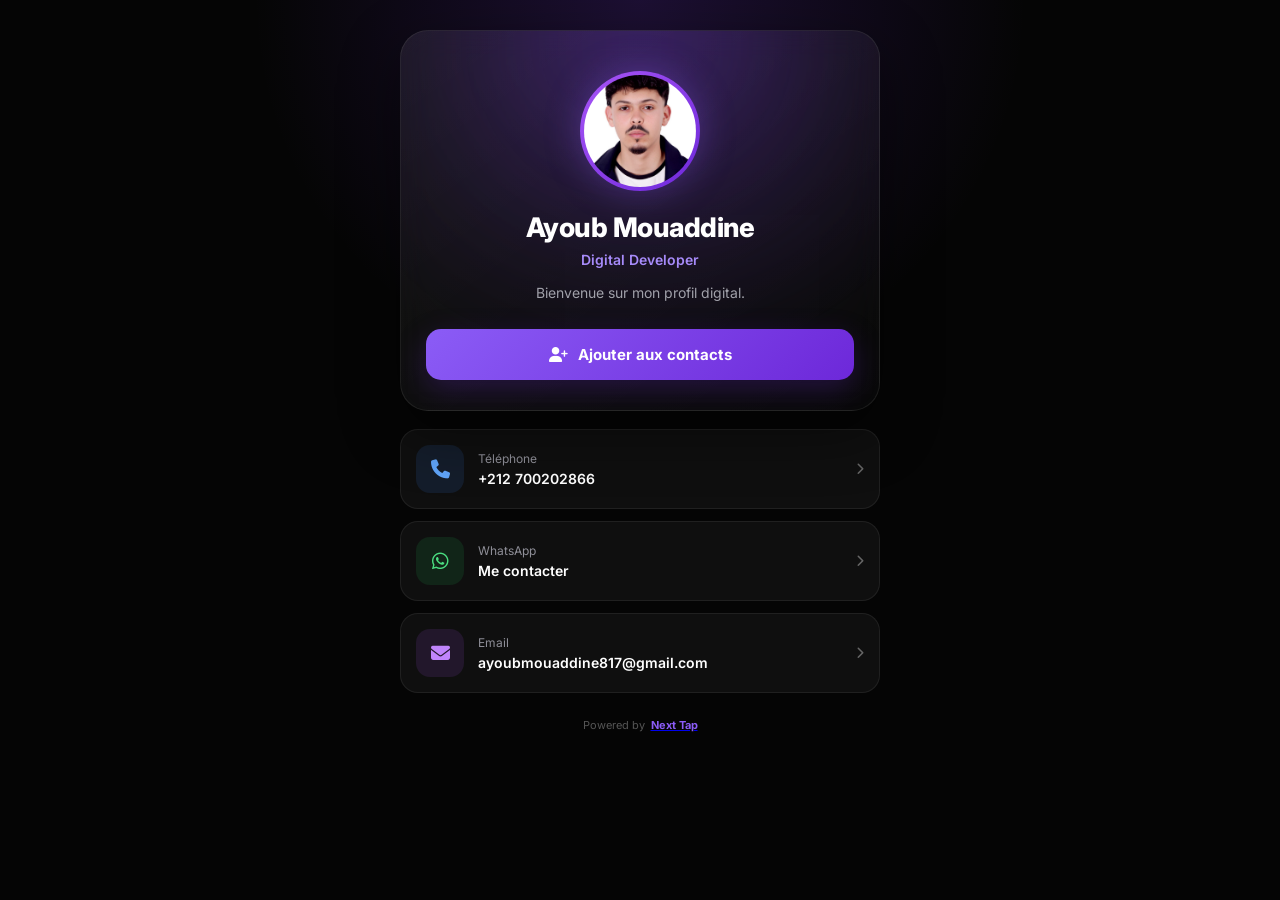
==== index.html @ ec55b3dc "Add files via upload" ====
<!DOCTYPE html>
<html lang="fr">
<head>
  <meta charset="UTF-8">
  <meta name="viewport" content="width=device-width, initial-scale=1.0">

  <title>Mon Profil | Next Tap</title>
  <meta name="description" content="Profil personnel digital">

  <link rel="stylesheet" href="style.css">

  <!-- Icons -->
  <link
    rel="stylesheet"
    href="https://cdnjs.cloudflare.com/ajax/libs/font-awesome/6.5.2/css/all.min.css"
  >
</head>

<body>

  <main class="profile-container">

    <!-- PROFILE -->
    <section class="profile-card">

      <div class="profile-glow"></div>

      <div class="profile-image">
        <img src="image/profile.jpeg" alt="Photo de profil">
      </div>

      <h1>Ayoub Mouaddine</h1>

      <p class="profession">Digital Developer</p>

      <p class="bio">
        Bienvenue sur mon profil digital.
      </p>

      <!-- CONTACT BUTTON -->
      <button class="contact-btn" id="addContactBtn">
        <i class="fa-solid fa-user-plus"></i>
        Ajouter aux contacts
      </button>

    </section>


    <!-- CONTACTS -->
    <section class="contact-list">

      <!-- PHONE -->
      <a href="tel:+212700202866" class="contact-item">

        <div class="icon phone">
          <i class="fa-solid fa-phone"></i>
        </div>

        <div class="contact-info">
          <span>Téléphone</span>
          <strong>+212 700202866</strong>
        </div>

        <i class="fa-solid fa-chevron-right arrow"></i>

      </a>


      <!-- WHATSAPP -->
      <a
        href="https://wa.me/212700202866"
        target="_blank"
        class="contact-item"
      >

        <div class="icon whatsapp">
          <i class="fa-brands fa-whatsapp"></i>
        </div>

        <div class="contact-info">
          <span>WhatsApp</span>
          <strong>Me contacter</strong>
        </div>

        <i class="fa-solid fa-chevron-right arrow"></i>

      </a>


      <!-- EMAIL -->
      <a
        href="mailto:ayoubmouaddine817@gmail.com"
        class="contact-item"
      >

        <div class="icon email">
          <i class="fa-solid fa-envelope"></i>
        </div>

        <div class="contact-info">
          <span>Email</span>
          <strong>ayoubmouaddine817@gmail.com</strong>
        </div>

        <i class="fa-solid fa-chevron-right arrow"></i>

      </a>

    </section>


    <footer>
      <span>Powered by</span>
      <a href="https://www.instagram.com/_nex_tap_"><strong>Next Tap</strong></a>
    </footer>

  </main>


  <script src="script.js"></script>

</body>
</html>
---- style.css ----
@import url('https://fonts.googleapis.com/css2?family=Inter:wght@400;500;600;700;800&display=swap');


* {
  margin: 0;
  padding: 0;
  box-sizing: border-box;
}


body {
  font-family: "Inter", sans-serif;
  min-height: 100vh;

  background:
    radial-gradient(
      circle at 50% 0%,
      rgba(124, 58, 237, 0.20),
      transparent 35%
    ),
    #050505;

  color: #ffffff;

  display: flex;
  justify-content: center;

  padding: 30px 15px;
}


.profile-container {
  width: 100%;
  max-width: 480px;
}


/* =========================
   PROFILE
========================= */

.profile-card {
  position: relative;

  text-align: center;

  padding: 40px 25px 30px;

  overflow: hidden;

  border-radius: 28px;

  background: linear-gradient(
    145deg,
    rgba(255,255,255,0.07),
    rgba(255,255,255,0.02)
  );

  border: 1px solid rgba(255,255,255,0.08);

  backdrop-filter: blur(15px);

  box-shadow:
    0 20px 60px rgba(0,0,0,0.45);
}


.profile-glow {
  position: absolute;

  width: 220px;
  height: 220px;

  top: -100px;
  left: 50%;

  transform: translateX(-50%);

  background: #7c3aed;

  filter: blur(100px);

  opacity: 0.35;

  pointer-events: none;
}


/* PROFILE IMAGE */

.profile-image {
  position: relative;

  width: 120px;
  height: 120px;

  margin: auto;

  padding: 4px;

  border-radius: 50%;

  background: linear-gradient(
    135deg,
    #a855f7,
    #6d28d9
  );

  box-shadow:
    0 0 35px rgba(139,92,246,0.35);
}


.profile-image img {
  width: 100%;
  height: 100%;

  object-fit: cover;

  border-radius: 50%;

  object-position: center center;
}


h1 {
  position: relative;

  margin-top: 20px;

  font-size: 27px;

  font-weight: 800;

  letter-spacing: -0.5px;
}


.profession {
  position: relative;

  margin-top: 7px;

  color: #a78bfa;

  font-size: 14px;

  font-weight: 600;
}


.bio {
  position: relative;

  margin: 14px auto 25px;

  max-width: 320px;

  color: #a1a1aa;

  font-size: 14px;

  line-height: 1.6;
}


/* =========================
   ADD CONTACT
========================= */

.contact-btn {
  position: relative;

  width: 100%;

  border: none;

  border-radius: 15px;

  padding: 16px;

  color: white;

  background: linear-gradient(
    135deg,
    #8b5cf6,
    #6d28d9
  );

  font-family: inherit;

  font-size: 15px;

  font-weight: 700;

  cursor: pointer;

  display: flex;

  align-items: center;

  justify-content: center;

  gap: 10px;

  box-shadow:
    0 10px 30px rgba(109,40,217,0.25);

  transition: 0.25s ease;
}


.contact-btn:hover {
  transform: translateY(-2px);

  box-shadow:
    0 15px 35px rgba(109,40,217,0.4);
}


.contact-btn:active {
  transform: scale(0.98);
}


/* =========================
   CONTACT LIST
========================= */

.contact-list {
  margin-top: 18px;

  display: flex;

  flex-direction: column;

  gap: 12px;
}


.contact-item {
  text-decoration: none;

  color: white;

  display: flex;

  align-items: center;

  gap: 14px;

  padding: 15px;

  border-radius: 18px;

  background: rgba(255,255,255,0.045);

  border: 1px solid rgba(255,255,255,0.07);

  transition: 0.25s ease;
}


.contact-item:hover {
  transform: translateY(-2px);

  background: rgba(255,255,255,0.07);

  border-color: rgba(139,92,246,0.3);
}


/* ICON */

.icon {
  width: 48px;
  height: 48px;

  flex-shrink: 0;

  border-radius: 14px;

  display: flex;

  align-items: center;

  justify-content: center;

  font-size: 19px;
}


.phone {
  background: rgba(59,130,246,0.12);

  color: #60a5fa;
}


.whatsapp {
  background: rgba(34,197,94,0.12);

  color: #4ade80;
}


.email {
  background: rgba(168,85,247,0.12);

  color: #c084fc;
}


/* CONTACT TEXT */

.contact-info {
  flex: 1;

  display: flex;

  flex-direction: column;

  gap: 4px;
}


.contact-info span {
  color: #8f8f98;

  font-size: 12px;
}


.contact-info strong {
  font-size: 14px;

  font-weight: 600;

  word-break: break-word;
}


.arrow {
  color: #666;

  font-size: 12px;
}


/* =========================
   FOOTER
========================= */

footer {
  text-align: center;

  margin-top: 25px;

  padding-bottom: 10px;

  color: #555;

  font-size: 11px;
}


footer strong {
  color: #8b5cf6;

  margin-left: 3px;
}


/* =========================
   MOBILE
========================= */

@media (max-width: 400px) {

  body {
    padding: 18px 12px;
  }

  .profile-card {
    padding: 32px 18px 25px;
  }

  h1 {
    font-size: 24px;
  }

}
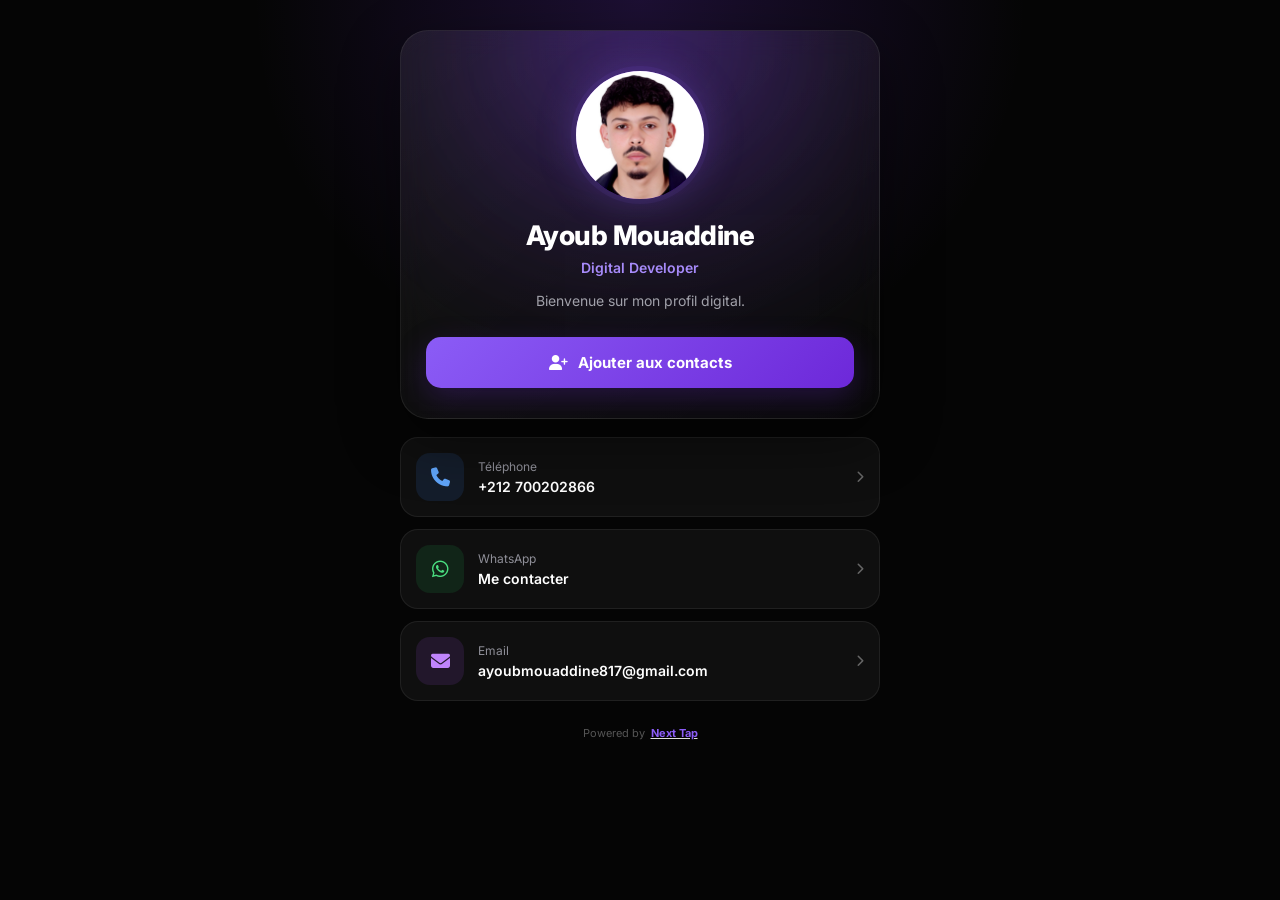
==== commit 94606001: "Add files via upload" ====
--- a/index.html
+++ b/index.html
@@ -111,7 +111,7 @@
 
     <footer>
       <span>Powered by</span>
-      <a href="https://www.instagram.com/_nex_tap_"><strong>Next Tap</strong></a>
+      <a href="https://next-tap.app/"><strong>Next Tap</strong></a>
     </footer>
 
   </main>
--- a/style.css
+++ b/style.css
@@ -87,42 +87,46 @@
 
 
 /* PROFILE IMAGE */
+/* PROFILE IMAGE */
 
 .profile-image {
   position: relative;
 
-  width: 120px;
-  height: 120px;
+  width: 128px;
+  height: 128px;
 
   margin: auto;
-
   padding: 4px;
 
   border-radius: 50%;
 
   background: linear-gradient(
     135deg,
-    #a855f7,
-    #6d28d9
+    #c084fc,
+    #7c3aed,
+    #5b21b6
   );
 
   box-shadow:
-    0 0 35px rgba(139,92,246,0.35);
-}
-
+    0 0 0 5px rgba(139,92,246,0.08),
+    0 0 40px rgba(139,92,246,0.30);
+
+  overflow: hidden;
+}
 
 .profile-image img {
   width: 100%;
   height: 100%;
 
   object-fit: cover;
+  object-position: center 24%;
 
   border-radius: 50%;
 
-  object-position: center center;
-}
-
-
+  display: block;
+
+  transform: scale(1.08);
+}
 h1 {
   position: relative;
 
@@ -368,7 +372,8 @@
   color: #8b5cf6;
 
   margin-left: 3px;
-}
+} 
+footer a{ color: gainsboro;}
 
 
 /* =========================
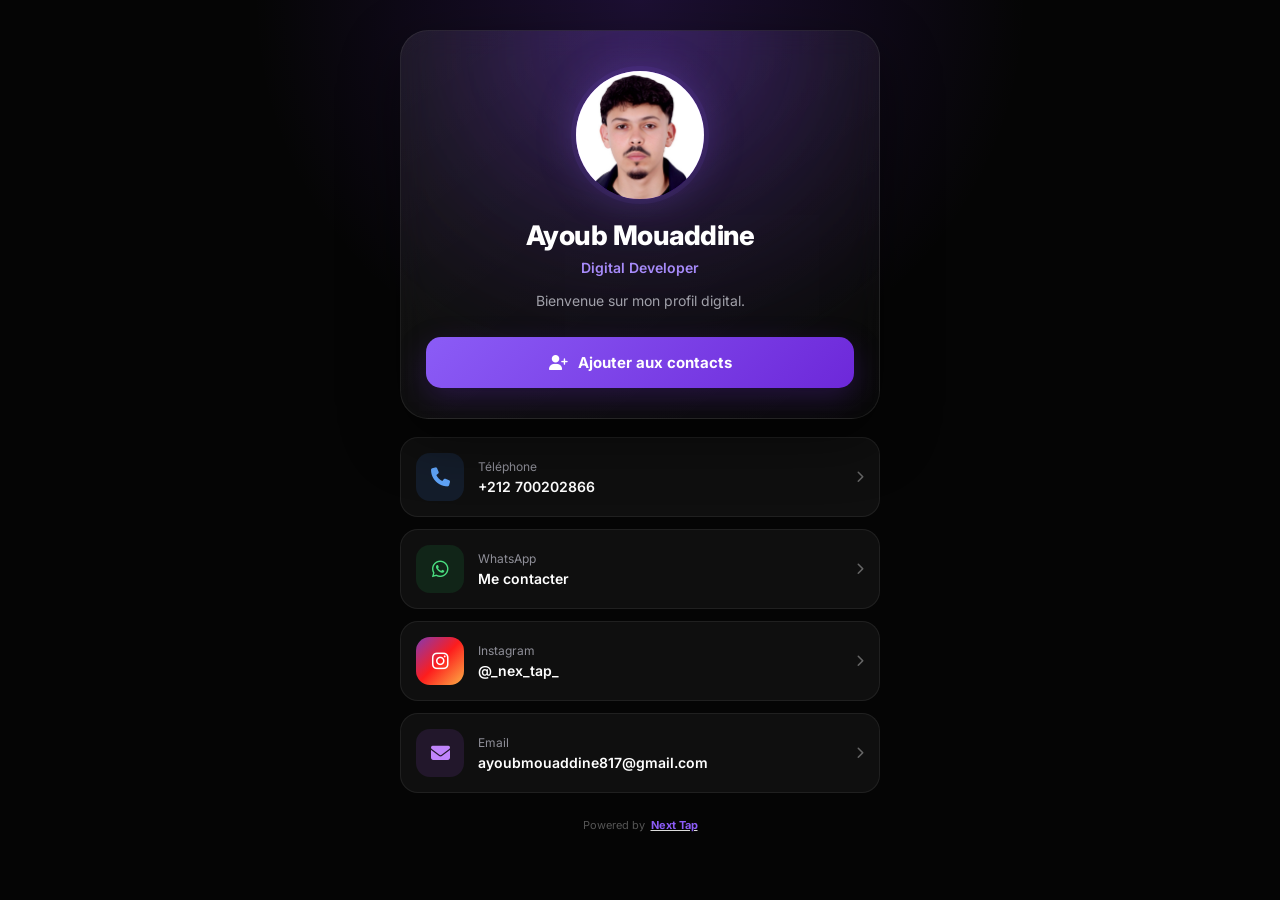
==== commit c284204c: "Add files via upload" ====
--- a/index.html
+++ b/index.html
@@ -25,7 +25,7 @@
 
       <div class="profile-glow"></div>
 
-      <div class="profile-image">
+      <div class="profile-image" >
         <img src="image/profile.jpeg" alt="Photo de profil">
       </div>
 
@@ -85,7 +85,23 @@
         <i class="fa-solid fa-chevron-right arrow"></i>
 
       </a>
+            <!-- INSTAGRAM -->
+<a
+  href="https://www.instagram.com/_nex_tap_?utm_source=ig_web_button_share_sheet&stkn=ZDNlZDc0MzIxNw=="
+  target="_blank"
+  class="contact-item"
+>
+  <div class="icon instagram">
+    <i class="fa-brands fa-instagram"></i>
+  </div>
 
+  <div class="contact-info">
+    <span>Instagram</span>
+    <strong>@_nex_tap_</strong>
+  </div>
+
+  <i class="fa-solid fa-chevron-right arrow"></i>
+</a>
 
       <!-- EMAIL -->
       <a
@@ -103,7 +119,7 @@
         </div>
 
         <i class="fa-solid fa-chevron-right arrow"></i>
-
+      
       </a>
 
     </section>
--- a/style.css
+++ b/style.css
@@ -394,4 +394,13 @@
     font-size: 24px;
   }
 
+} 
+.icon.instagram {
+  background: linear-gradient(
+    135deg,
+    #833ab4,
+    #fd1d1d,
+    #fcb045
+  );
+  color: white;
 }
